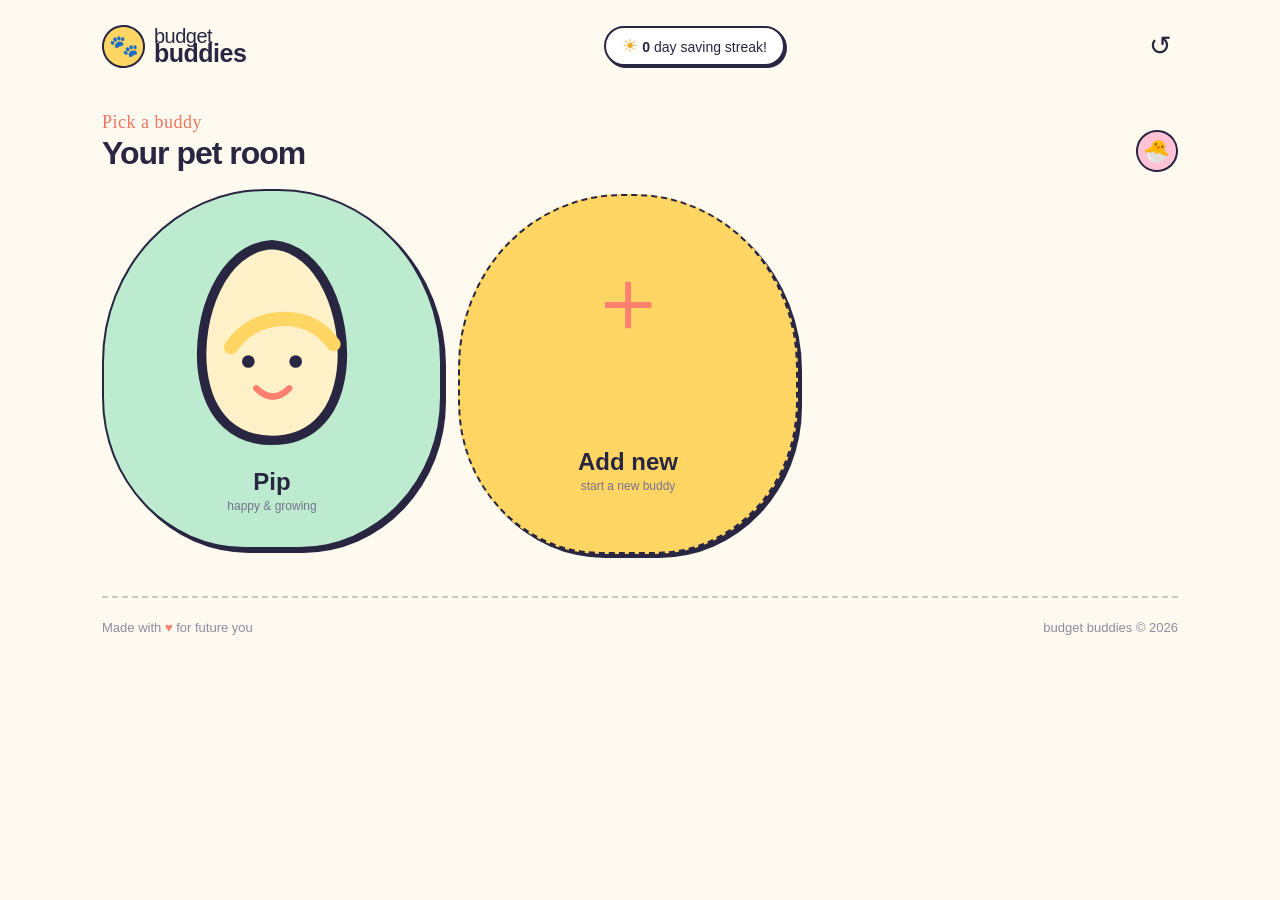
==== projects/budget-buddies/index.html @ 9e39ed6c "Add Budget Buddies project" ====
<!doctype html>
<html lang="en">
<head>
  <meta charset="UTF-8" />
  <meta name="viewport" content="width=device-width, initial-scale=1.0" />
  <title>Budget Buddies — Save. Grow. Repeat.</title>
  <link rel="stylesheet" href="styles.css" />
</head>
<body>
  <div class="page-wrap">
    <header class="topbar">
      <a class="brand" href="#top" aria-label="Budget Buddies home">
        <span class="brand-mark">🐾</span>
        <span>budget<br><strong>buddies</strong></span>
      </a>
      <div class="streak"><span class="sun">☀</span> <b id="streakCount">0</b> day saving streak!</div>
      <button class="icon-button" id="resetButton" title="Reset progress" aria-label="Reset progress">↺</button>
    </header>

    <main id="top">
      <section class="lobby-section" id="lobbyScreen"><div class="section-heading"><div><span class="eyebrow">Pick a buddy</span><h2>Your pet room</h2></div><span class="heart-badge">🐣</span></div><div class="pet-lobby" id="petLobby"></div></section>
      <div id="buddyScreen" hidden>
      <button class="back-button" id="backToLobby">← Back to pet room</button>
      <section class="hero">
        <div class="hero-copy">
          <span class="eyebrow">A tiny goal can grow big things</span>
          <h1>Save a little.<br /><span>Grow a lot.</span></h1>
          <p>Your money-saving buddy grows alongside your savings. No spreadsheets. Just small steps, happy dances, and a pet who believes in you.</p>
          <a class="primary-button" href="#progress">Check on my buddy <span>→</span></a>
        </div>
        <div class="hero-doodle" aria-hidden="true">
          <span class="scribble scribble-1">✦</span><span class="scribble scribble-2">♡</span>
          <div class="cloud cloud-a"></div><div class="cloud cloud-b"></div>
          <div class="rainbow"><i></i><i></i><i></i><i></i></div>
          <img class="hero-pet" src="assets/pet-happy.svg" alt="A happy hand-drawn pet" />
          <span class="speech">You got this!</span>
        </div>
      </section>

      <section class="dashboard" id="progress">
        <div class="section-heading"><div><span class="eyebrow">Today with your buddy</span><h2>Look how far we’ve come!</h2></div><span class="heart-badge">♥</span></div>
        <div class="dashboard-grid">
          <article class="card pet-card">
            <div class="card-label">Your buddy</div>
            <div class="pet-scene"><span class="sparkle s1">✦</span><span class="sparkle s2">✧</span><img class="pet-emoji" id="petEmoji" src="assets/pet-happy.svg" alt="Your hand-drawn pet" /><div class="ground"></div></div>
            <h3 id="petName">Pip</h3><p id="petCaption">Your tiny buddy is just getting started!</p>
            <div class="level-row"><span id="levelText">Level 1</span><span id="nextLevelText">Next: 25%</span></div><div class="mini-progress"><i id="levelProgress"></i></div>
          </article>

          <article class="card savings-card">
            <div class="card-label">My savings goal</div>
            <div class="amount-row"><span class="currency">$</span><input id="savedInput" type="number" step="1" value="125" aria-label="Amount saved" /><span class="goal-total">/ $<span id="goalTotal">500</span></span></div>
            <div class="big-progress"><i id="mainProgress"></i><span id="progressLabel">25%</span></div>
            <div class="savings-meta"><span>Saved so far</span><strong id="savedLabel">$125</strong><span>Goal</span><strong>$<span id="goalLabel">500</span></strong></div>
            <div class="saving-note"><span>💡</span> Every little bit helps your buddy grow!</div>
            <div class="deadline-readout"><span>⏰</span> <span id="deadlineText">No deadline set</span></div>
          </article>
        </div>
      </section>

      <section class="actions-section">
        <div class="section-heading"><div><span class="eyebrow">Tiny steps, big magic</span><h2>Add to your nest egg</h2></div><span class="doodle-arrow">↘</span></div>
        <div class="actions-grid">
          <div class="quick-add card"><div class="action-hint">Money in <span>helps Pip feel full</span></div><label class="reason-input"><span>✎</span><input id="reasonInput" maxlength="60" placeholder="What did you do? e.g. did the dishes" /></label><button data-add="5">+$5</button><button data-add="10">+$10</button><button data-add="25">+$25</button><button data-add="50">+$50</button><div class="action-hint spend-hint">Money out <span>makes Pip hungry</span></div><button class="spend-button" data-add="-5">−$5</button><button class="spend-button" data-add="-10">−$10</button><button class="spend-button" data-add="-25">−$25</button><button class="spend-button" data-add="-50">−$50</button><label class="custom-add"><span>$</span><input id="customAmount" type="number" step="1" placeholder="Other amount (+ or −)" /><button id="customAddButton">Apply</button></label></div>
          <div class="goal-editor card"><label for="petNameInput">My buddy’s name is...</label><div class="goal-line"><span>🐾</span><input id="petNameInput" value="Pip" maxlength="18" /></div><label for="goalInput">I’m saving for...</label><div class="goal-line"><span>✎</span><input id="goalInput" value="A new bike" maxlength="28" /></div><label for="goalAmountInput">My goal is</label><div class="goal-line"><span>$</span><input id="goalAmountInput" type="number" min="1" step="1" value="500" /></div><label for="deadlineInput">I want it by</label><div class="goal-line"><span>⏰</span><input id="deadlineInput" type="date" /></div><button id="saveGoal" class="small-button">Save goal</button></div>
        </div>
        <div class="activity-card card"><div class="card-label">Savings history</div><p id="emptyActivity">Your first money story will appear here.</p><ul id="activityList"></ul><button class="history-toggle" id="historyToggle" hidden>Show more</button></div>
        <div class="grounding-note"><span>🎨</span><span>Draw your dreams, save your beans!</span><span class="line-doodle">〰〰〰</span></div>
      </section>
      </div>
    </main>
    <footer><span>Made with <b>♥</b> for future you</span><span>budget buddies © 2026</span></footer>
  </div>
  <div class="modal-backdrop" id="hungerModal" hidden><div class="modal-card"><button class="modal-close" id="closeHunger" aria-label="Close">×</button><img class="modal-pet" src="assets/pet-hungry.svg" alt="Hungry hand-drawn pet" /><h2><span id="modalPetName">Pip</span> is hungry!</h2><p>Earn money to feed them and keep your buddy happy.</p><button class="primary-button" id="feedButton">I’ll feed them <span>→</span></button></div></div>
  <div class="celebration" id="celebration" hidden><div class="celebration-card"><div>🎉 🐾 🎉</div><h2>Goal reached!</h2><p><span id="celebrationPet">Pip</span> grew all the way up with you!</p><button class="small-button" id="closeCelebration">Keep going</button></div></div>
  <div class="condition-modal" id="conditionModal" hidden><div class="condition-card"><button class="modal-close" id="closeCondition" aria-label="Close">×</button><img class="condition-pet" id="conditionPet" src="assets/pet-hungry.svg" alt="Pet condition illustration" /><h2 id="conditionTitle">Pip is starving</h2><p id="conditionMessage">Save some money to take care of your buddy.</p><button class="primary-button" id="visitPet">Visit buddy <span>→</span></button></div></div>
  <script src="script.js"></script>
</body>
</html>
---- projects/budget-buddies/styles.css ----
:root{--ink:#292642;--muted:#77728e;--cream:#fffaf0;--yellow:#ffd663;--coral:#ff806f;--mint:#bdebcf;--lavender:#d9d4ff;--pink:#ffc3d5;--border:#292642;--shadow:5px 5px 0 var(--ink)}
*{box-sizing:border-box}html{scroll-behavior:smooth}body{margin:0;background:var(--cream);color:var(--ink);font-family:'Baloo 2','Trebuchet MS',sans-serif}.page-wrap{max-width:1160px;margin:auto;padding:0 42px}.topbar{height:92px;display:flex;align-items:center;justify-content:space-between}.brand{display:flex;align-items:center;gap:9px;text-decoration:none;color:var(--ink);font-size:20px;line-height:.76;letter-spacing:-.5px}.brand strong{font-size:25px}.brand-mark{display:grid;place-items:center;background:var(--yellow);border:2px solid var(--ink);border-radius:50%;width:43px;height:43px;font-size:23px;transform:rotate(-9deg)}.streak{background:#fff;border:2px solid var(--ink);border-radius:30px;padding:7px 16px;font-size:14px;box-shadow:2px 2px 0 var(--ink)}.sun{color:#efaa31;font-size:18px}.icon-button{background:none;border:0;font-size:27px;color:var(--ink);cursor:pointer}.hero{min-height:420px;display:grid;grid-template-columns:1.05fr .95fr;align-items:center;gap:30px;padding:42px 0 55px}.eyebrow{font-family:'Patrick Hand',cursive;font-size:18px;letter-spacing:.5px;color:#ed765e;display:block}.hero h1{font-size:64px;line-height:.9;letter-spacing:-3px;margin:12px 0 24px}.hero h1 span{color:#ee7665;position:relative}.hero h1 span:after{content:'';position:absolute;left:3px;right:-6px;bottom:-5px;border-bottom:4px solid var(--yellow);transform:rotate(-2deg)}.hero p{max-width:475px;font-size:18px;line-height:1.45;color:var(--muted);margin:0 0 27px}.primary-button,.small-button{display:inline-flex;align-items:center;gap:24px;background:var(--ink);color:white;text-decoration:none;border-radius:12px;padding:13px 18px;font-weight:700;font-size:16px;box-shadow:4px 4px 0 var(--coral);transition:.2s}.primary-button:hover,.small-button:hover{transform:translate(2px,2px);box-shadow:2px 2px 0 var(--coral)}.primary-button span{font-size:22px}.hero-doodle{height:330px;position:relative;background:var(--mint);border:3px solid var(--ink);border-radius:48% 52% 44% 56% / 53% 47% 55% 45%;overflow:hidden;transform:rotate(2deg);box-shadow:8px 8px 0 var(--ink)}.hero-pet{font-size:145px;position:absolute;left:34%;bottom:38px;filter:drop-shadow(3px 4px 0 #292642)}.speech{position:absolute;top:42px;right:24px;background:#fff;padding:12px 19px;border:3px solid var(--ink);border-radius:50%;font-family:'Patrick Hand';font-size:20px;transform:rotate(7deg)}.speech:after{content:'';position:absolute;bottom:-15px;left:25px;border:9px solid transparent;border-top-color:var(--ink);transform:rotate(20deg)}.scribble{position:absolute;font-size:32px;color:#ed7665}.scribble-1{top:44px;left:22%}.scribble-2{bottom:75px;right:17%;font-size:45px}.cloud{position:absolute;background:#fff;border-radius:50%;opacity:.8}.cloud-a{width:120px;height:30px;top:100px;left:-20px}.cloud-b{width:90px;height:24px;top:150px;right:-15px}.rainbow{position:absolute;left:8%;bottom:-35px;width:160px;height:110px;border:13px solid #ef7665;border-bottom:0;border-radius:120px 120px 0 0;transform:rotate(-5deg)}.rainbow i{position:absolute;inset:10px;border:10px solid #ffd663;border-bottom:0;border-radius:110px 110px 0 0}.rainbow i:nth-child(2){inset:20px;border-color:#9abdf1}.rainbow i:nth-child(3){inset:30px;border-color:#c898da}.rainbow i:nth-child(4){inset:40px;border-color:var(--mint)}h2{font-size:32px;margin:2px 0 0;letter-spacing:-1px}.section-heading{display:flex;align-items:end;justify-content:space-between;margin-bottom:22px}.heart-badge{display:grid;place-items:center;background:var(--pink);border:2px solid var(--ink);width:42px;height:42px;border-radius:50%;font-size:22px;transform:rotate(10deg)}.dashboard{padding:13px 0 65px}.dashboard-grid{display:grid;grid-template-columns:.8fr 1.2fr;gap:22px}.card{border:2px solid var(--ink);border-radius:18px;background:#fff;box-shadow:var(--shadow);padding:25px}.card-label{font-family:'Patrick Hand';color:var(--muted);font-size:18px}.pet-card{background:var(--lavender);text-align:center}.pet-scene{height:145px;position:relative}.pet-emoji{font-size:87px;position:relative;z-index:1;padding-top:28px}.ground{position:absolute;bottom:9px;left:12%;right:12%;border-bottom:5px solid var(--ink);border-radius:50%}.sparkle{position:absolute;color:#ed7665;font-size:25px}.s1{left:18%;top:37px}.s2{right:16%;top:55px}.pet-card h3{font-size:29px;margin:0}.pet-card p{color:var(--muted);margin:0 0 16px}.level-row{display:flex;justify-content:space-between;font-size:13px;font-weight:700}.mini-progress,.big-progress{height:13px;background:#e9e6eb;border:2px solid var(--ink);border-radius:20px;overflow:hidden}.mini-progress i,.big-progress i{display:block;height:100%;width:25%;background:var(--coral);border-radius:20px;transition:.4s}.savings-card{background:#fff}.amount-row{display:flex;align-items:baseline;margin:16px 0 15px}.currency{font-size:36px;font-weight:700;color:var(--coral)}#savedInput{border:0;outline:0;font:700 55px 'Baloo 2';color:var(--ink);width:160px;background:transparent}.goal-total{font-size:20px;color:var(--muted)}.big-progress{height:21px}.big-progress i{background:var(--coral)}.big-progress span{position:relative;display:block;text-align:right;top:-20px;font-size:12px;padding-right:7px}.savings-meta{display:grid;grid-template-columns:1fr auto;gap:2px 15px;margin-top:15px;color:var(--muted);font-size:14px}.savings-meta strong{color:var(--ink);font-size:19px;grid-column:2;grid-row:1}.savings-meta strong:last-child{grid-row:2}.saving-note{background:var(--yellow);border-radius:10px;padding:10px 13px;margin-top:20px;font-size:14px}.saving-note span{font-size:20px;margin-right:5px}.actions-section{padding-bottom:55px}.actions-grid{display:grid;grid-template-columns:1.2fr .8fr;gap:22px}.quick-add{display:grid;grid-template-columns:repeat(4,1fr);gap:10px;align-items:center;background:var(--pink)}.quick-add>button{font:700 17px 'Baloo 2';color:var(--ink);background:#fff;border:2px solid var(--ink);border-radius:10px;padding:10px;cursor:pointer;box-shadow:2px 2px 0 var(--ink)}.quick-add>button:active{transform:translate(2px,2px);box-shadow:none}.custom-add{grid-column:1/-1;display:flex;align-items:center;background:#fff;border:2px solid var(--ink);border-radius:10px;padding-left:10px}.custom-add span{font-size:19px}.custom-add input,.goal-line input{border:0;outline:0;background:transparent;font:16px 'Baloo 2';padding:10px;width:100%}.custom-add button{background:var(--ink);color:#fff;border:0;border-radius:7px;margin:3px;padding:6px 12px;font:700 14px 'Baloo 2';cursor:pointer}.goal-editor{background:var(--yellow)}.goal-editor label{font-family:'Patrick Hand';font-size:20px}.goal-line{display:flex;border-bottom:2px solid var(--ink);align-items:center;margin:8px 0 14px}.goal-line span{font-size:20px}.small-button{border:0;font-size:13px;padding:8px 14px;box-shadow:3px 3px 0 var(--coral);cursor:pointer}.grounding-note{display:flex;align-items:center;justify-content:center;gap:14px;font-family:'Patrick Hand';font-size:19px;color:#706b86;margin-top:34px}.grounding-note span:first-child{font-size:28px}.line-doodle{color:var(--coral);font-size:26px}footer{border-top:2px dashed #cbc4c1;padding:22px 0 28px;display:flex;justify-content:space-between;color:#91899f;font-size:13px}footer b{color:var(--coral)}
@media(max-width:760px){.page-wrap{padding:0 20px}.topbar{height:78px}.streak{font-size:12px;padding:6px 9px}.hero{grid-template-columns:1fr;padding-top:28px}.hero h1{font-size:52px}.hero-doodle{height:250px}.dashboard-grid,.actions-grid{grid-template-columns:1fr}.dashboard{padding-bottom:45px}.quick-add{grid-template-columns:repeat(2,1fr)}h2{font-size:27px}.section-heading{align-items:center}.amount-row #savedInput{font-size:45px;width:140px}footer{flex-direction:column;gap:8px}.hero-copy{order:1}.hero-doodle{order:0}.brand{font-size:16px}.brand strong{font-size:20px}}
.action-hint{grid-column:1/-1;font-family:'Patrick Hand','Comic Sans MS',cursive;font-size:17px;color:var(--ink);margin-top:-5px}.action-hint span{color:#5b5672;font-size:14px}.spend-hint{margin-top:8px}.spend-button{color:#9a3d55!important;background:#fff2f4!important}
.reason-input{grid-column:1/-1;display:flex;align-items:center;gap:7px;background:#fff;border:2px solid var(--ink);border-radius:10px;padding:0 10px}.reason-input input{width:100%;border:0;outline:0;background:transparent;font:16px 'Baloo 2';padding:10px}.deadline-readout{margin-top:15px;padding:8px 10px;border-radius:9px;background:var(--lavender);font-size:14px}.activity-card{margin-top:25px;background:#fffdf8}.activity-card p{color:var(--muted);margin-bottom:0}.activity-card ul{margin:10px 0 0;padding-left:20px;color:var(--ink)}.activity-card li{margin:4px 0}.activity-card li::marker{color:var(--coral)}
.big-progress{position:relative}.big-progress span{position:absolute!important;inset:0;text-align:center!important;padding:0!important;top:0!important;line-height:17px;z-index:2}
.history-toggle{margin-top:14px;background:var(--lavender);border:2px solid var(--ink);border-radius:9px;padding:7px 13px;color:var(--ink);font:700 14px 'Baloo 2';cursor:pointer;box-shadow:2px 2px 0 var(--ink)}
.hero-pet{width:160px;font-size:0}.pet-emoji{width:105px;height:105px;object-fit:contain;font-size:0}.modal-pet,.condition-pet{display:block;width:120px;height:100px;object-fit:contain;margin:0 auto}.egg-art{display:block;width:64px;height:72px;object-fit:contain;margin:0 auto 8px}.add-mark{font-size:49px!important;height:60px!important;color:var(--coral)}
.back-button{margin-top:28px;background:#fff;border:2px solid var(--ink);border-radius:10px;padding:8px 14px;color:var(--ink);font:700 15px 'Baloo 2';cursor:pointer;box-shadow:3px 3px 0 var(--ink)}
.lobby-egg{flex:1 1 260px;max-width:340px;height:360px;min-height:360px;padding:34px 22px;border-width:3px;border-radius:50% 50% 46% 46% / 43% 43% 57% 57%}.egg-art{width:190px;height:235px}.lobby-egg strong{font-size:24px}.lobby-egg small{font-size:15px}.add-mark{font-size:90px!important;height:185px!important}
@media(max-width:760px){.lobby-egg{flex-basis:100%;max-width:none;height:320px;min-height:320px}.egg-art{width:165px;height:205px}}
.lobby-section{padding:20px 0 42px}.pet-lobby{display:flex;gap:16px;flex-wrap:wrap}.lobby-egg{width:145px;min-height:150px;background:#fff;border:2px solid var(--ink);border-radius:48% 48% 42% 42%;box-shadow:4px 4px 0 var(--ink);padding:15px 10px;cursor:pointer;color:var(--ink);font-family:inherit;transition:.2s}.lobby-egg:hover,.lobby-egg.selected{transform:translateY(-5px);background:var(--mint)}.lobby-egg.add-egg{background:var(--yellow);border-style:dashed}.egg-art{display:block;font-size:49px;line-height:1;margin-bottom:8px}.lobby-egg strong,.lobby-egg small{display:block}.lobby-egg small{color:var(--muted);font-size:12px;margin-top:3px}.condition-modal{position:fixed;inset:0;z-index:11;display:grid;place-items:center;background:rgba(41,38,66,.42);padding:20px}.condition-modal[hidden]{display:none}.condition-card{position:relative;width:min(390px,100%);background:var(--cream);border:3px solid var(--ink);border-radius:24px;box-shadow:8px 8px 0 var(--ink);padding:32px;text-align:center}.condition-pet{font-size:78px}.condition-card h2{margin:6px 0;font-size:32px}.condition-card p{color:var(--muted);font-size:17px}
.modal-backdrop,.celebration{position:fixed;inset:0;z-index:10;display:grid;place-items:center;background:rgba(41,38,66,.42);padding:20px}.modal-backdrop[hidden],.celebration[hidden]{display:none}.modal-card,.celebration-card{position:relative;width:min(390px,100%);background:var(--cream);border:3px solid var(--ink);border-radius:24px;box-shadow:8px 8px 0 var(--ink);padding:32px;text-align:center}.modal-pet{font-size:78px}.modal-card h2,.celebration-card h2{margin:6px 0;font-size:34px}.modal-card p,.celebration-card p{color:var(--muted);font-size:17px}.modal-close{position:absolute;right:14px;top:10px;background:none;border:0;font-size:28px;color:var(--ink);cursor:pointer}.celebration-card{background:var(--yellow);animation:pop .35s ease-out}.celebration-card>div{font-size:40px}@keyframes pop{from{transform:scale(.7) rotate(-4deg);opacity:0}to{transform:scale(1) rotate(0);opacity:1}}
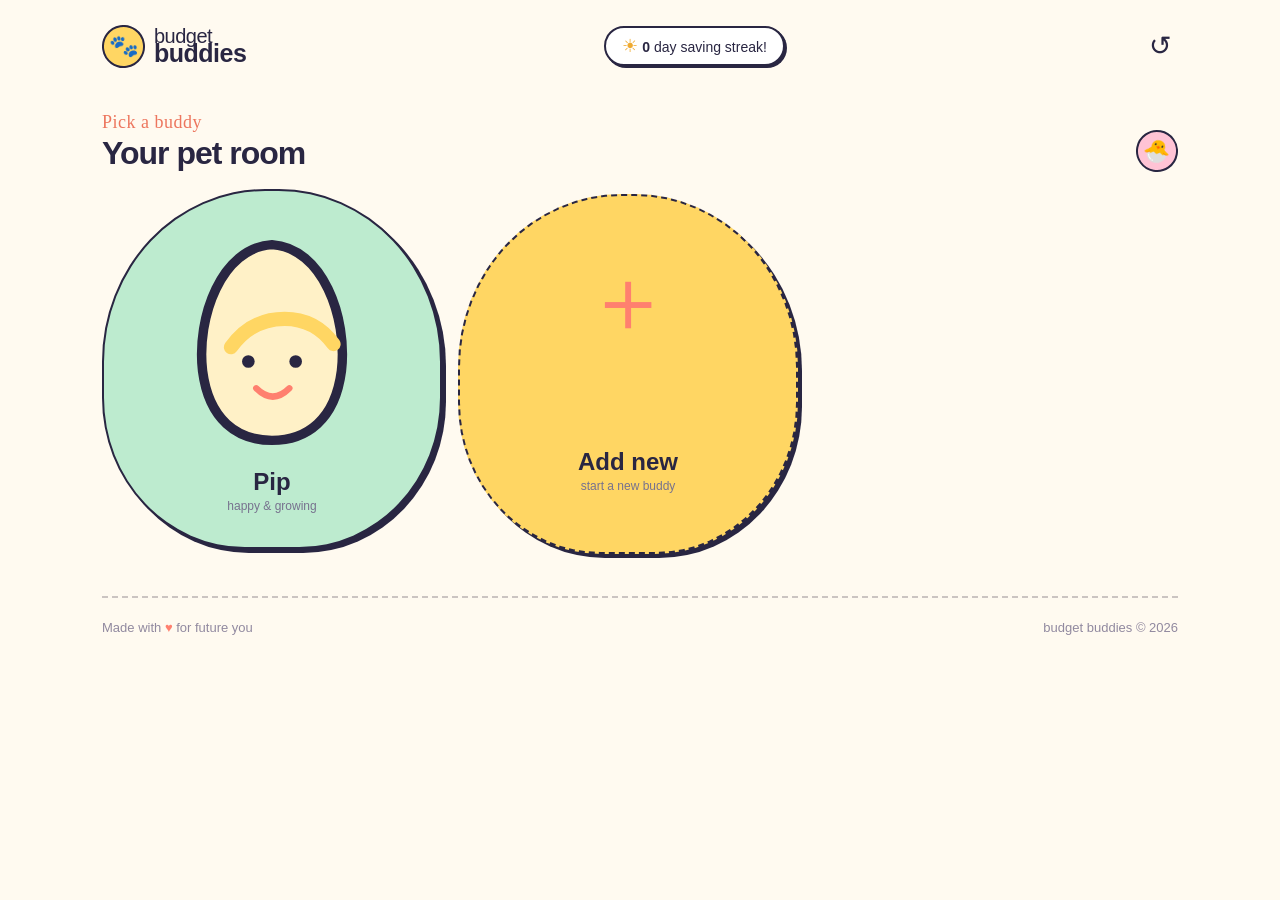
==== commit f5eecfb2: "Add delete buddy option" ====
--- a/projects/budget-buddies/index.html
+++ b/projects/budget-buddies/index.html
@@ -62,7 +62,7 @@
         <div class="section-heading"><div><span class="eyebrow">Tiny steps, big magic</span><h2>Add to your nest egg</h2></div><span class="doodle-arrow">↘</span></div>
         <div class="actions-grid">
           <div class="quick-add card"><div class="action-hint">Money in <span>helps Pip feel full</span></div><label class="reason-input"><span>✎</span><input id="reasonInput" maxlength="60" placeholder="What did you do? e.g. did the dishes" /></label><button data-add="5">+$5</button><button data-add="10">+$10</button><button data-add="25">+$25</button><button data-add="50">+$50</button><div class="action-hint spend-hint">Money out <span>makes Pip hungry</span></div><button class="spend-button" data-add="-5">−$5</button><button class="spend-button" data-add="-10">−$10</button><button class="spend-button" data-add="-25">−$25</button><button class="spend-button" data-add="-50">−$50</button><label class="custom-add"><span>$</span><input id="customAmount" type="number" step="1" placeholder="Other amount (+ or −)" /><button id="customAddButton">Apply</button></label></div>
-          <div class="goal-editor card"><label for="petNameInput">My buddy’s name is...</label><div class="goal-line"><span>🐾</span><input id="petNameInput" value="Pip" maxlength="18" /></div><label for="goalInput">I’m saving for...</label><div class="goal-line"><span>✎</span><input id="goalInput" value="A new bike" maxlength="28" /></div><label for="goalAmountInput">My goal is</label><div class="goal-line"><span>$</span><input id="goalAmountInput" type="number" min="1" step="1" value="500" /></div><label for="deadlineInput">I want it by</label><div class="goal-line"><span>⏰</span><input id="deadlineInput" type="date" /></div><button id="saveGoal" class="small-button">Save goal</button></div>
+          <div class="goal-editor card"><label for="petNameInput">My buddy’s name is...</label><div class="goal-line"><span>🐾</span><input id="petNameInput" value="Pip" maxlength="18" /></div><label for="goalInput">I’m saving for...</label><div class="goal-line"><span>✎</span><input id="goalInput" value="A new bike" maxlength="28" /></div><label for="goalAmountInput">My goal is</label><div class="goal-line"><span>$</span><input id="goalAmountInput" type="number" min="1" step="1" value="500" /></div><label for="deadlineInput">I want it by</label><div class="goal-line"><span>⏰</span><input id="deadlineInput" type="date" /></div><button id="saveGoal" class="small-button">Save goal</button><button id="deleteBuddy" class="delete-button">Delete buddy</button></div>
         </div>
         <div class="activity-card card"><div class="card-label">Savings history</div><p id="emptyActivity">Your first money story will appear here.</p><ul id="activityList"></ul><button class="history-toggle" id="historyToggle" hidden>Show more</button></div>
         <div class="grounding-note"><span>🎨</span><span>Draw your dreams, save your beans!</span><span class="line-doodle">〰〰〰</span></div>
--- a/projects/budget-buddies/styles.css
+++ b/projects/budget-buddies/styles.css
@@ -7,6 +7,7 @@
 .history-toggle{margin-top:14px;background:var(--lavender);border:2px solid var(--ink);border-radius:9px;padding:7px 13px;color:var(--ink);font:700 14px 'Baloo 2';cursor:pointer;box-shadow:2px 2px 0 var(--ink)}
 .hero-pet{width:160px;font-size:0}.pet-emoji{width:105px;height:105px;object-fit:contain;font-size:0}.modal-pet,.condition-pet{display:block;width:120px;height:100px;object-fit:contain;margin:0 auto}.egg-art{display:block;width:64px;height:72px;object-fit:contain;margin:0 auto 8px}.add-mark{font-size:49px!important;height:60px!important;color:var(--coral)}
 .back-button{margin-top:28px;background:#fff;border:2px solid var(--ink);border-radius:10px;padding:8px 14px;color:var(--ink);font:700 15px 'Baloo 2';cursor:pointer;box-shadow:3px 3px 0 var(--ink)}
+.delete-button{display:block;margin-top:16px;background:#fff0f2;border:2px solid #b44d63;border-radius:10px;padding:8px 14px;color:#9a3d55;font:700 13px 'Baloo 2';cursor:pointer}
 .lobby-egg{flex:1 1 260px;max-width:340px;height:360px;min-height:360px;padding:34px 22px;border-width:3px;border-radius:50% 50% 46% 46% / 43% 43% 57% 57%}.egg-art{width:190px;height:235px}.lobby-egg strong{font-size:24px}.lobby-egg small{font-size:15px}.add-mark{font-size:90px!important;height:185px!important}
 @media(max-width:760px){.lobby-egg{flex-basis:100%;max-width:none;height:320px;min-height:320px}.egg-art{width:165px;height:205px}}
 .lobby-section{padding:20px 0 42px}.pet-lobby{display:flex;gap:16px;flex-wrap:wrap}.lobby-egg{width:145px;min-height:150px;background:#fff;border:2px solid var(--ink);border-radius:48% 48% 42% 42%;box-shadow:4px 4px 0 var(--ink);padding:15px 10px;cursor:pointer;color:var(--ink);font-family:inherit;transition:.2s}.lobby-egg:hover,.lobby-egg.selected{transform:translateY(-5px);background:var(--mint)}.lobby-egg.add-egg{background:var(--yellow);border-style:dashed}.egg-art{display:block;font-size:49px;line-height:1;margin-bottom:8px}.lobby-egg strong,.lobby-egg small{display:block}.lobby-egg small{color:var(--muted);font-size:12px;margin-top:3px}.condition-modal{position:fixed;inset:0;z-index:11;display:grid;place-items:center;background:rgba(41,38,66,.42);padding:20px}.condition-modal[hidden]{display:none}.condition-card{position:relative;width:min(390px,100%);background:var(--cream);border:3px solid var(--ink);border-radius:24px;box-shadow:8px 8px 0 var(--ink);padding:32px;text-align:center}.condition-pet{font-size:78px}.condition-card h2{margin:6px 0;font-size:32px}.condition-card p{color:var(--muted);font-size:17px}
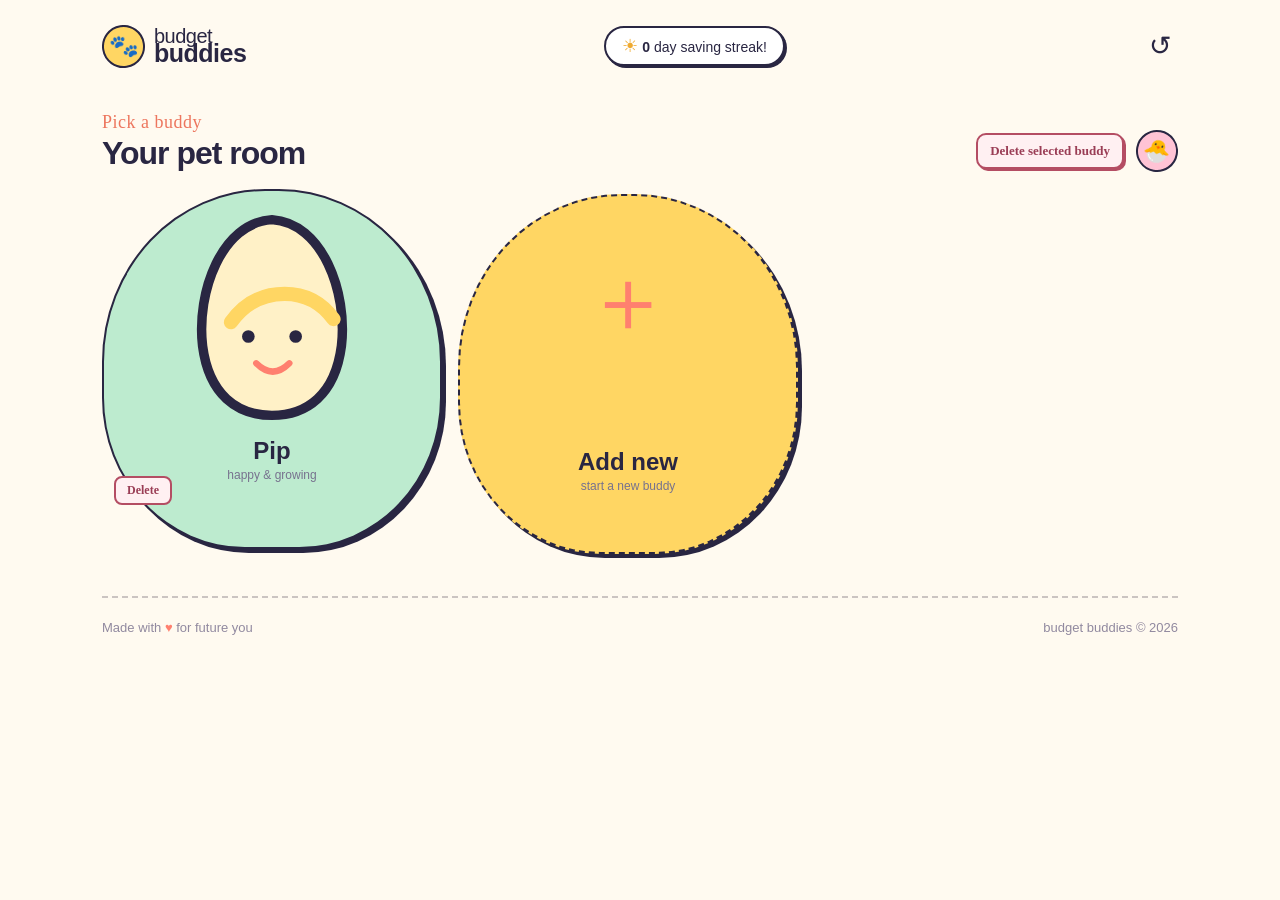
==== commit 3e0358ea: "Fix lobby buddy deletion" ====
--- a/projects/budget-buddies/index.html
+++ b/projects/budget-buddies/index.html
@@ -18,7 +18,7 @@
     </header>
 
     <main id="top">
-      <section class="lobby-section" id="lobbyScreen"><div class="section-heading"><div><span class="eyebrow">Pick a buddy</span><h2>Your pet room</h2></div><span class="heart-badge">🐣</span></div><div class="pet-lobby" id="petLobby"></div></section>
+      <section class="lobby-section" id="lobbyScreen"><div class="section-heading"><div><span class="eyebrow">Pick a buddy</span><h2>Your pet room</h2></div><div class="lobby-actions"><button class="lobby-delete-main" id="deleteFromLobby">Delete selected buddy</button><span class="heart-badge">🐣</span></div></div><div class="pet-lobby" id="petLobby"></div></section>
       <div id="buddyScreen" hidden>
       <button class="back-button" id="backToLobby">← Back to pet room</button>
       <section class="hero">
--- a/projects/budget-buddies/styles.css
+++ b/projects/budget-buddies/styles.css
@@ -8,7 +8,9 @@
 .hero-pet{width:160px;font-size:0}.pet-emoji{width:105px;height:105px;object-fit:contain;font-size:0}.modal-pet,.condition-pet{display:block;width:120px;height:100px;object-fit:contain;margin:0 auto}.egg-art{display:block;width:64px;height:72px;object-fit:contain;margin:0 auto 8px}.add-mark{font-size:49px!important;height:60px!important;color:var(--coral)}
 .back-button{margin-top:28px;background:#fff;border:2px solid var(--ink);border-radius:10px;padding:8px 14px;color:var(--ink);font:700 15px 'Baloo 2';cursor:pointer;box-shadow:3px 3px 0 var(--ink)}
 .delete-button{display:block;margin-top:16px;background:#fff0f2;border:2px solid #b44d63;border-radius:10px;padding:8px 14px;color:#9a3d55;font:700 13px 'Baloo 2';cursor:pointer}
+.lobby-actions{display:flex;align-items:center;gap:12px}.lobby-delete-main{background:#fff0f2;border:2px solid #b44d63;border-radius:10px;padding:8px 12px;color:#9a3d55;font:700 13px 'Baloo 2';cursor:pointer;box-shadow:2px 2px 0 #b44d63}.lobby-delete-main:hover{background:#ffdbe3}
 .lobby-egg{flex:1 1 260px;max-width:340px;height:360px;min-height:360px;padding:34px 22px;border-width:3px;border-radius:50% 50% 46% 46% / 43% 43% 57% 57%}.egg-art{width:190px;height:235px}.lobby-egg strong{font-size:24px}.lobby-egg small{font-size:15px}.add-mark{font-size:90px!important;height:185px!important}
+.egg-select{display:flex;flex-direction:column;align-items:center;width:100%;height:270px;background:transparent;border:0;color:var(--ink);font:inherit;cursor:pointer}.lobby-delete{background:#fff0f2;border:2px solid #b44d63;border-radius:8px;padding:5px 11px;color:#9a3d55;font:700 12px 'Baloo 2';cursor:pointer}.lobby-delete:hover{background:#ffdbe3}
 @media(max-width:760px){.lobby-egg{flex-basis:100%;max-width:none;height:320px;min-height:320px}.egg-art{width:165px;height:205px}}
 .lobby-section{padding:20px 0 42px}.pet-lobby{display:flex;gap:16px;flex-wrap:wrap}.lobby-egg{width:145px;min-height:150px;background:#fff;border:2px solid var(--ink);border-radius:48% 48% 42% 42%;box-shadow:4px 4px 0 var(--ink);padding:15px 10px;cursor:pointer;color:var(--ink);font-family:inherit;transition:.2s}.lobby-egg:hover,.lobby-egg.selected{transform:translateY(-5px);background:var(--mint)}.lobby-egg.add-egg{background:var(--yellow);border-style:dashed}.egg-art{display:block;font-size:49px;line-height:1;margin-bottom:8px}.lobby-egg strong,.lobby-egg small{display:block}.lobby-egg small{color:var(--muted);font-size:12px;margin-top:3px}.condition-modal{position:fixed;inset:0;z-index:11;display:grid;place-items:center;background:rgba(41,38,66,.42);padding:20px}.condition-modal[hidden]{display:none}.condition-card{position:relative;width:min(390px,100%);background:var(--cream);border:3px solid var(--ink);border-radius:24px;box-shadow:8px 8px 0 var(--ink);padding:32px;text-align:center}.condition-pet{font-size:78px}.condition-card h2{margin:6px 0;font-size:32px}.condition-card p{color:var(--muted);font-size:17px}
 .modal-backdrop,.celebration{position:fixed;inset:0;z-index:10;display:grid;place-items:center;background:rgba(41,38,66,.42);padding:20px}.modal-backdrop[hidden],.celebration[hidden]{display:none}.modal-card,.celebration-card{position:relative;width:min(390px,100%);background:var(--cream);border:3px solid var(--ink);border-radius:24px;box-shadow:8px 8px 0 var(--ink);padding:32px;text-align:center}.modal-pet{font-size:78px}.modal-card h2,.celebration-card h2{margin:6px 0;font-size:34px}.modal-card p,.celebration-card p{color:var(--muted);font-size:17px}.modal-close{position:absolute;right:14px;top:10px;background:none;border:0;font-size:28px;color:var(--ink);cursor:pointer}.celebration-card{background:var(--yellow);animation:pop .35s ease-out}.celebration-card>div{font-size:40px}@keyframes pop{from{transform:scale(.7) rotate(-4deg);opacity:0}to{transform:scale(1) rotate(0);opacity:1}}
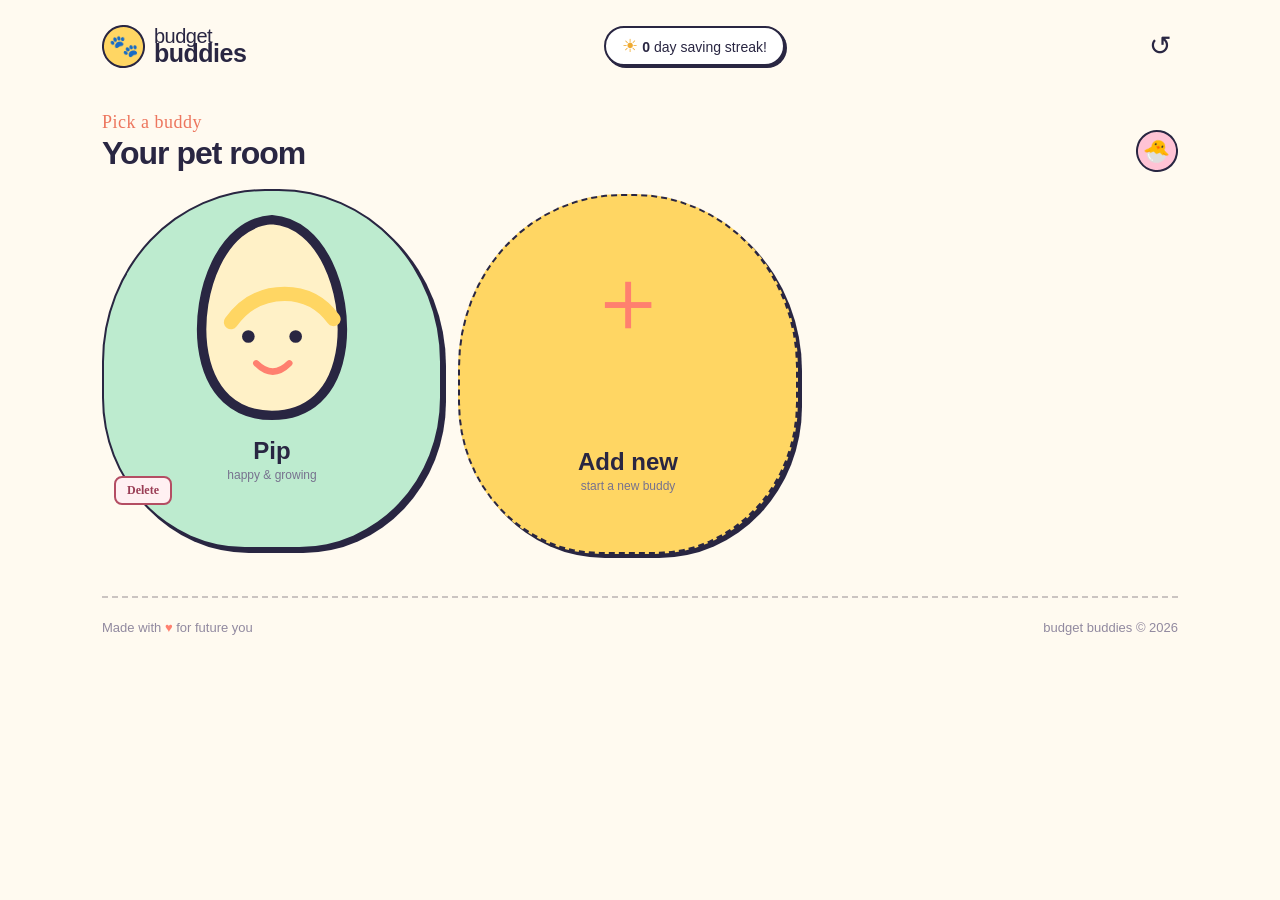
==== commit 7d570022: "Move delete control onto each buddy egg" ====
--- a/projects/budget-buddies/index.html
+++ b/projects/budget-buddies/index.html
@@ -18,7 +18,7 @@
     </header>
 
     <main id="top">
-      <section class="lobby-section" id="lobbyScreen"><div class="section-heading"><div><span class="eyebrow">Pick a buddy</span><h2>Your pet room</h2></div><div class="lobby-actions"><button class="lobby-delete-main" id="deleteFromLobby">Delete selected buddy</button><span class="heart-badge">🐣</span></div></div><div class="pet-lobby" id="petLobby"></div></section>
+      <section class="lobby-section" id="lobbyScreen"><div class="section-heading"><div><span class="eyebrow">Pick a buddy</span><h2>Your pet room</h2></div><span class="heart-badge">🐣</span></div><div class="pet-lobby" id="petLobby"></div></section>
       <div id="buddyScreen" hidden>
       <button class="back-button" id="backToLobby">← Back to pet room</button>
       <section class="hero">
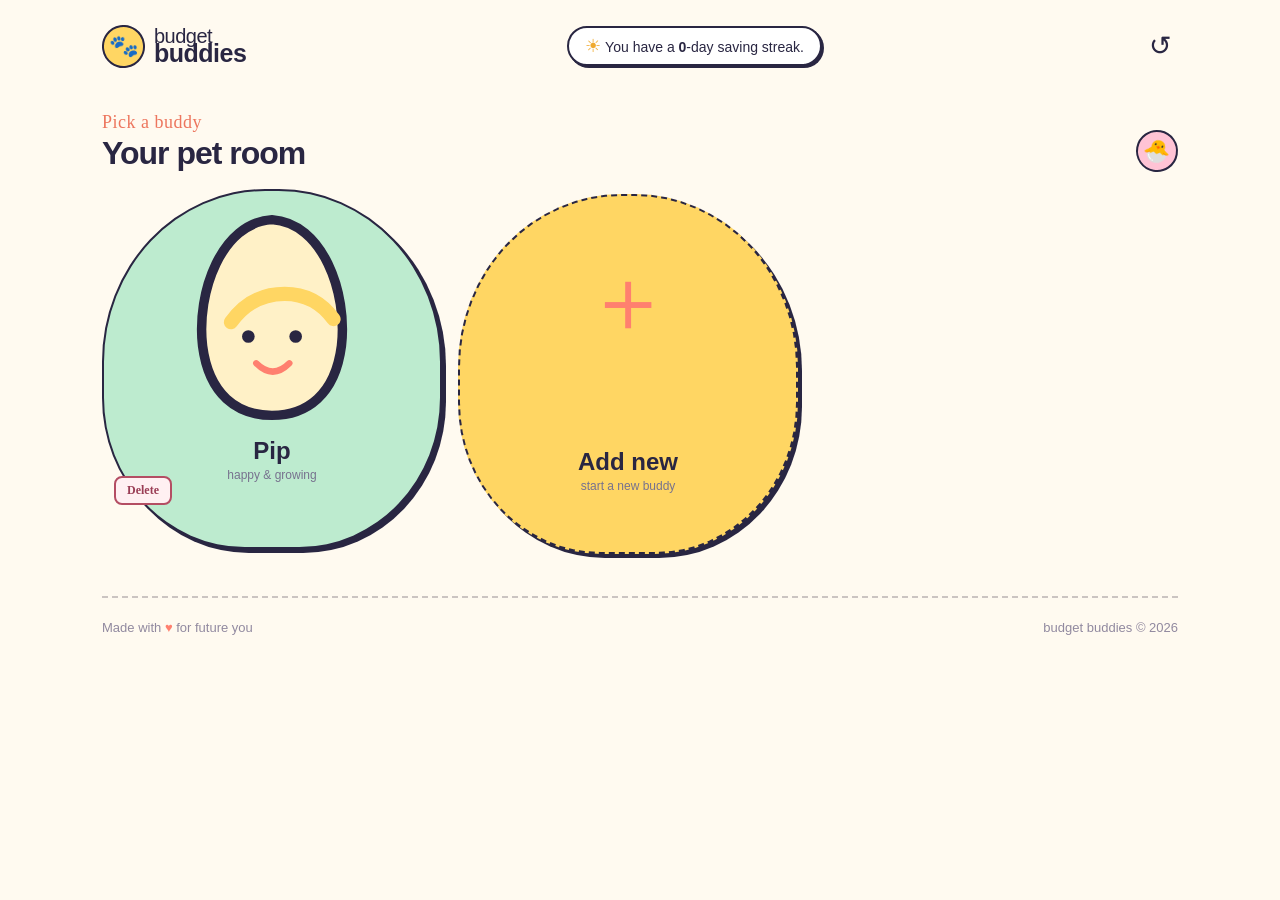
==== commit de22c369: "Refine Budget Buddies copy and states" ====
--- a/projects/budget-buddies/index.html
+++ b/projects/budget-buddies/index.html
@@ -3,7 +3,7 @@
 <head>
   <meta charset="UTF-8" />
   <meta name="viewport" content="width=device-width, initial-scale=1.0" />
-  <title>Budget Buddies — Save. Grow. Repeat.</title>
+  <title>Budget Buddies — Save, grow, and repeat.</title>
   <link rel="stylesheet" href="styles.css" />
 </head>
 <body>
@@ -13,19 +13,19 @@
         <span class="brand-mark">🐾</span>
         <span>budget<br><strong>buddies</strong></span>
       </a>
-      <div class="streak"><span class="sun">☀</span> <b id="streakCount">0</b> day saving streak!</div>
+      <div class="streak"><span class="sun">☀</span> You have a <b id="streakCount">0</b>-day saving streak.</div>
       <button class="icon-button" id="resetButton" title="Reset progress" aria-label="Reset progress">↺</button>
     </header>
 
     <main id="top">
-      <section class="lobby-section" id="lobbyScreen"><div class="section-heading"><div><span class="eyebrow">Pick a buddy</span><h2>Your pet room</h2></div><span class="heart-badge">🐣</span></div><div class="pet-lobby" id="petLobby"></div></section>
+      <section class="lobby-section" id="lobbyScreen"><div class="section-heading"><div><span class="eyebrow">Pick a buddy</span><h2>Your pet room</h2></div><span class="heart-badge">🐣</span></div><div class="pet-lobby" id="petLobby"><div class="lobby-egg lobby-fallback"><img class="egg-art" src="assets/egg.svg" alt="A hand-drawn pet egg"><strong>Pip</strong><small>happy &amp; growing</small></div><button class="lobby-egg add-egg lobby-fallback-add"><span class="egg-art add-mark" aria-hidden="true">＋</span><strong>Add new</strong><small>start a new buddy</small></button></div></section>
       <div id="buddyScreen" hidden>
       <button class="back-button" id="backToLobby">← Back to pet room</button>
       <section class="hero">
         <div class="hero-copy">
           <span class="eyebrow">A tiny goal can grow big things</span>
-          <h1>Save a little.<br /><span>Grow a lot.</span></h1>
-          <p>Your money-saving buddy grows alongside your savings. No spreadsheets. Just small steps, happy dances, and a pet who believes in you.</p>
+          <h1>Save a little,<br /><span>and watch your buddy grow.</span></h1>
+          <p>Your money-saving buddy grows alongside your savings. You can take small steps, celebrate your progress, and enjoy a pet who believes in you.</p>
           <a class="primary-button" href="#progress">Check on my buddy <span>→</span></a>
         </div>
         <div class="hero-doodle" aria-hidden="true">
@@ -59,20 +59,20 @@
       </section>
 
       <section class="actions-section">
-        <div class="section-heading"><div><span class="eyebrow">Tiny steps, big magic</span><h2>Add to your nest egg</h2></div><span class="doodle-arrow">↘</span></div>
+        <div class="section-heading"><div><span class="eyebrow">Small steps can make a difference.</span><h2>Add to your savings.</h2></div><span class="doodle-arrow">↘</span></div>
         <div class="actions-grid">
           <div class="quick-add card"><div class="action-hint">Money in <span>helps Pip feel full</span></div><label class="reason-input"><span>✎</span><input id="reasonInput" maxlength="60" placeholder="What did you do? e.g. did the dishes" /></label><button data-add="5">+$5</button><button data-add="10">+$10</button><button data-add="25">+$25</button><button data-add="50">+$50</button><div class="action-hint spend-hint">Money out <span>makes Pip hungry</span></div><button class="spend-button" data-add="-5">−$5</button><button class="spend-button" data-add="-10">−$10</button><button class="spend-button" data-add="-25">−$25</button><button class="spend-button" data-add="-50">−$50</button><label class="custom-add"><span>$</span><input id="customAmount" type="number" step="1" placeholder="Other amount (+ or −)" /><button id="customAddButton">Apply</button></label></div>
           <div class="goal-editor card"><label for="petNameInput">My buddy’s name is...</label><div class="goal-line"><span>🐾</span><input id="petNameInput" value="Pip" maxlength="18" /></div><label for="goalInput">I’m saving for...</label><div class="goal-line"><span>✎</span><input id="goalInput" value="A new bike" maxlength="28" /></div><label for="goalAmountInput">My goal is</label><div class="goal-line"><span>$</span><input id="goalAmountInput" type="number" min="1" step="1" value="500" /></div><label for="deadlineInput">I want it by</label><div class="goal-line"><span>⏰</span><input id="deadlineInput" type="date" /></div><button id="saveGoal" class="small-button">Save goal</button><button id="deleteBuddy" class="delete-button">Delete buddy</button></div>
         </div>
         <div class="activity-card card"><div class="card-label">Savings history</div><p id="emptyActivity">Your first money story will appear here.</p><ul id="activityList"></ul><button class="history-toggle" id="historyToggle" hidden>Show more</button></div>
-        <div class="grounding-note"><span>🎨</span><span>Draw your dreams, save your beans!</span><span class="line-doodle">〰〰〰</span></div>
+        <div class="grounding-note"><span>🎨</span><span>You can draw your dreams while you save.</span><span class="line-doodle">〰〰〰</span></div>
       </section>
       </div>
     </main>
     <footer><span>Made with <b>♥</b> for future you</span><span>budget buddies © 2026</span></footer>
   </div>
   <div class="modal-backdrop" id="hungerModal" hidden><div class="modal-card"><button class="modal-close" id="closeHunger" aria-label="Close">×</button><img class="modal-pet" src="assets/pet-hungry.svg" alt="Hungry hand-drawn pet" /><h2><span id="modalPetName">Pip</span> is hungry!</h2><p>Earn money to feed them and keep your buddy happy.</p><button class="primary-button" id="feedButton">I’ll feed them <span>→</span></button></div></div>
-  <div class="celebration" id="celebration" hidden><div class="celebration-card"><div>🎉 🐾 🎉</div><h2>Goal reached!</h2><p><span id="celebrationPet">Pip</span> grew all the way up with you!</p><button class="small-button" id="closeCelebration">Keep going</button></div></div>
+  <div class="celebration" id="celebration" hidden><div class="celebration-card"><div>🎉 🐾 🎉</div><h2>You reached your goal.</h2><p><span id="celebrationPet">Pip</span> grew all the way up with you.</p><button class="small-button" id="closeCelebration">Keep saving</button></div></div>
   <div class="condition-modal" id="conditionModal" hidden><div class="condition-card"><button class="modal-close" id="closeCondition" aria-label="Close">×</button><img class="condition-pet" id="conditionPet" src="assets/pet-hungry.svg" alt="Pet condition illustration" /><h2 id="conditionTitle">Pip is starving</h2><p id="conditionMessage">Save some money to take care of your buddy.</p><button class="primary-button" id="visitPet">Visit buddy <span>→</span></button></div></div>
   <script src="script.js"></script>
 </body>
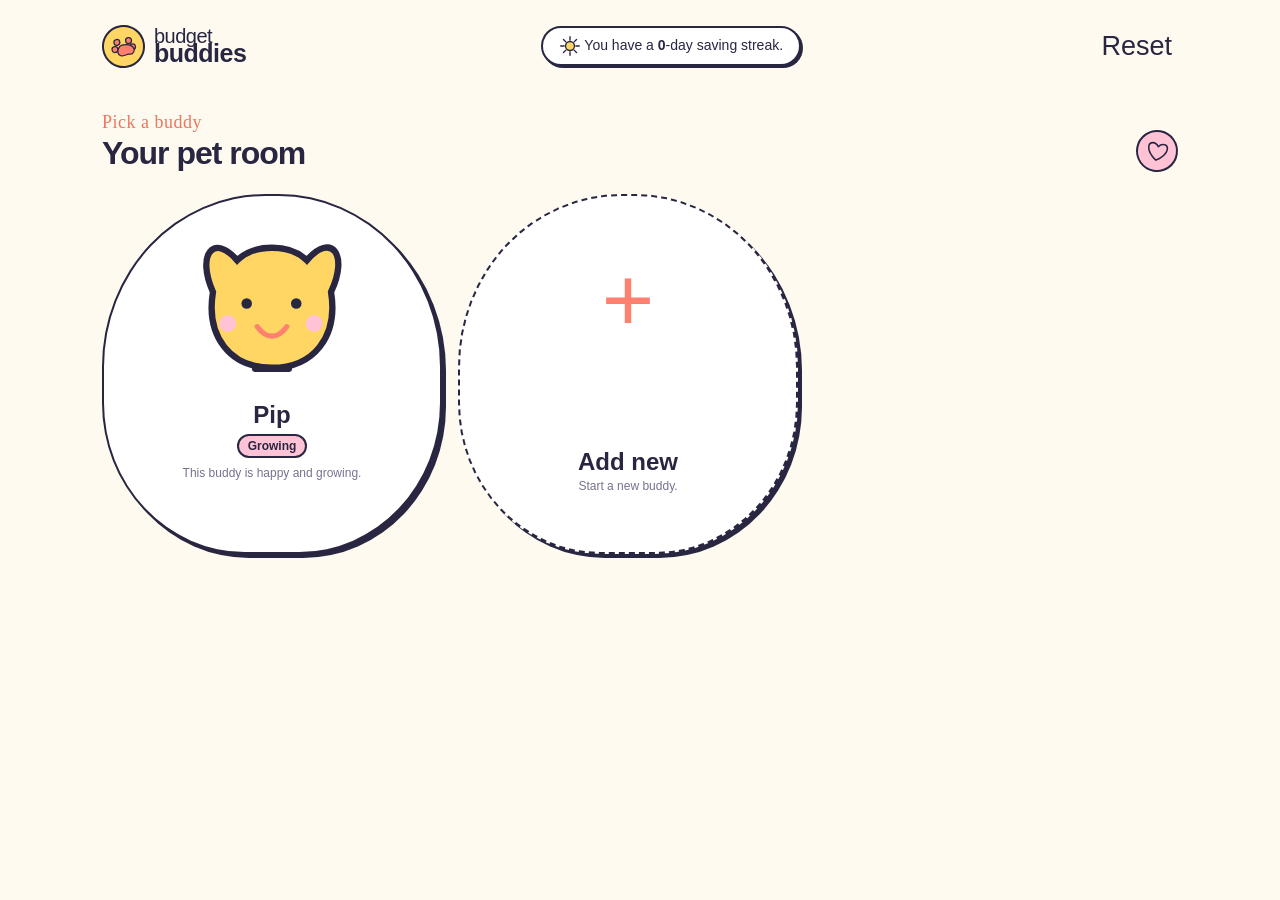
==== commit 712d4104: "Refine Budget Buddies interactions and visuals" ====
--- a/projects/budget-buddies/index.html
+++ b/projects/budget-buddies/index.html
@@ -3,33 +3,32 @@
 <head>
   <meta charset="UTF-8" />
   <meta name="viewport" content="width=device-width, initial-scale=1.0" />
-  <title>Budget Buddies — Save, grow, and repeat.</title>
+  <link rel="icon" href="assets/favicon.svg" type="image/svg+xml" />
+  <title>Budget Buddies - Save, grow, and repeat.</title>
   <link rel="stylesheet" href="styles.css" />
 </head>
 <body>
   <div class="page-wrap">
     <header class="topbar">
       <a class="brand" href="#top" aria-label="Budget Buddies home">
-        <span class="brand-mark">🐾</span>
+        <span class="brand-mark"><img src="assets/icon-paw.svg" alt="" /></span>
         <span>budget<br><strong>buddies</strong></span>
       </a>
-      <div class="streak"><span class="sun">☀</span> You have a <b id="streakCount">0</b>-day saving streak.</div>
-      <button class="icon-button" id="resetButton" title="Reset progress" aria-label="Reset progress">↺</button>
+      <div class="streak"><img class="inline-icon" src="assets/icon-sun.svg" alt="" /> You have a <b id="streakCount">0</b>-day saving streak.</div>
+      <button class="icon-button" id="resetButton" title="Reset progress" aria-label="Reset progress">Reset</button>
     </header>
 
     <main id="top">
-      <section class="lobby-section" id="lobbyScreen"><div class="section-heading"><div><span class="eyebrow">Pick a buddy</span><h2>Your pet room</h2></div><span class="heart-badge">🐣</span></div><div class="pet-lobby" id="petLobby"><div class="lobby-egg lobby-fallback"><img class="egg-art" src="assets/egg.svg" alt="A hand-drawn pet egg"><strong>Pip</strong><small>happy &amp; growing</small></div><button class="lobby-egg add-egg lobby-fallback-add"><span class="egg-art add-mark" aria-hidden="true">＋</span><strong>Add new</strong><small>start a new buddy</small></button></div></section>
+      <section class="lobby-section" id="lobbyScreen"><div class="section-heading"><div><span class="eyebrow">Pick a buddy</span><h2>Your pet room</h2></div><span class="heart-badge"><img src="assets/icon-heart.svg" alt="" /></span></div><div class="pet-lobby" id="petLobby"><div class="lobby-egg lobby-fallback"><img class="egg-art" src="assets/egg.svg" alt="A hand-drawn pet egg"><strong>Pip</strong><small>This buddy is happy and growing.</small></div><button class="lobby-egg add-egg lobby-fallback-add"><span class="egg-art add-mark" aria-hidden="true">+</span><strong>Add new</strong><small>Start a new buddy.</small></button></div></section>
       <div id="buddyScreen" hidden>
-      <button class="back-button" id="backToLobby">← Back to pet room</button>
+      <button class="back-button" id="backToLobby">Back to pet room</button>
       <section class="hero">
         <div class="hero-copy">
           <span class="eyebrow">A tiny goal can grow big things</span>
           <h1>Save a little,<br /><span>and watch your buddy grow.</span></h1>
-          <p>Your money-saving buddy grows alongside your savings. You can take small steps, celebrate your progress, and enjoy a pet who believes in you.</p>
-          <a class="primary-button" href="#progress">Check on my buddy <span>→</span></a>
         </div>
         <div class="hero-doodle" aria-hidden="true">
-          <span class="scribble scribble-1">✦</span><span class="scribble scribble-2">♡</span>
+          <span class="scribble scribble-1"></span><span class="scribble scribble-2"></span>
           <div class="cloud cloud-a"></div><div class="cloud cloud-b"></div>
           <div class="rainbow"><i></i><i></i><i></i><i></i></div>
           <img class="hero-pet" src="assets/pet-happy.svg" alt="A happy hand-drawn pet" />
@@ -38,11 +37,11 @@
       </section>
 
       <section class="dashboard" id="progress">
-        <div class="section-heading"><div><span class="eyebrow">Today with your buddy</span><h2>Look how far we’ve come!</h2></div><span class="heart-badge">♥</span></div>
+        <div class="section-heading"><div><span class="eyebrow">Today with your buddy</span><h2>Look how far we have come.</h2></div><span class="heart-badge"><img src="assets/icon-heart.svg" alt="" /></span></div>
         <div class="dashboard-grid">
           <article class="card pet-card">
             <div class="card-label">Your buddy</div>
-            <div class="pet-scene"><span class="sparkle s1">✦</span><span class="sparkle s2">✧</span><img class="pet-emoji" id="petEmoji" src="assets/pet-happy.svg" alt="Your hand-drawn pet" /><div class="ground"></div></div>
+            <div class="pet-scene"><span class="sparkle s1"></span><span class="sparkle s2"></span><img class="pet-emoji" id="petEmoji" src="assets/pet-happy.svg" alt="Your hand-drawn pet" /><div class="ground"></div></div>
             <h3 id="petName">Pip</h3><p id="petCaption">Your tiny buddy is just getting started!</p>
             <div class="level-row"><span id="levelText">Level 1</span><span id="nextLevelText">Next: 25%</span></div><div class="mini-progress"><i id="levelProgress"></i></div>
           </article>
@@ -52,28 +51,27 @@
             <div class="amount-row"><span class="currency">$</span><input id="savedInput" type="number" step="1" value="125" aria-label="Amount saved" /><span class="goal-total">/ $<span id="goalTotal">500</span></span></div>
             <div class="big-progress"><i id="mainProgress"></i><span id="progressLabel">25%</span></div>
             <div class="savings-meta"><span>Saved so far</span><strong id="savedLabel">$125</strong><span>Goal</span><strong>$<span id="goalLabel">500</span></strong></div>
-            <div class="saving-note"><span>💡</span> Every little bit helps your buddy grow!</div>
-            <div class="deadline-readout"><span>⏰</span> <span id="deadlineText">No deadline set</span></div>
+            <div class="saving-note"><img class="inline-icon" src="assets/icon-lamp.svg" alt="" /> Every little bit helps your buddy grow.</div>
+            <div class="deadline-readout"><img class="inline-icon" src="assets/icon-clock.svg" alt="" /> <span id="deadlineText">You have not set a deadline.</span></div>
           </article>
         </div>
       </section>
 
       <section class="actions-section">
-        <div class="section-heading"><div><span class="eyebrow">Small steps can make a difference.</span><h2>Add to your savings.</h2></div><span class="doodle-arrow">↘</span></div>
+        <div class="section-heading"><div><span class="eyebrow">Small steps can make a difference.</span><h2>Add to your savings.</h2></div></div>
         <div class="actions-grid">
-          <div class="quick-add card"><div class="action-hint">Money in <span>helps Pip feel full</span></div><label class="reason-input"><span>✎</span><input id="reasonInput" maxlength="60" placeholder="What did you do? e.g. did the dishes" /></label><button data-add="5">+$5</button><button data-add="10">+$10</button><button data-add="25">+$25</button><button data-add="50">+$50</button><div class="action-hint spend-hint">Money out <span>makes Pip hungry</span></div><button class="spend-button" data-add="-5">−$5</button><button class="spend-button" data-add="-10">−$10</button><button class="spend-button" data-add="-25">−$25</button><button class="spend-button" data-add="-50">−$50</button><label class="custom-add"><span>$</span><input id="customAmount" type="number" step="1" placeholder="Other amount (+ or −)" /><button id="customAddButton">Apply</button></label></div>
-          <div class="goal-editor card"><label for="petNameInput">My buddy’s name is...</label><div class="goal-line"><span>🐾</span><input id="petNameInput" value="Pip" maxlength="18" /></div><label for="goalInput">I’m saving for...</label><div class="goal-line"><span>✎</span><input id="goalInput" value="A new bike" maxlength="28" /></div><label for="goalAmountInput">My goal is</label><div class="goal-line"><span>$</span><input id="goalAmountInput" type="number" min="1" step="1" value="500" /></div><label for="deadlineInput">I want it by</label><div class="goal-line"><span>⏰</span><input id="deadlineInput" type="date" /></div><button id="saveGoal" class="small-button">Save goal</button><button id="deleteBuddy" class="delete-button">Delete buddy</button></div>
+          <div class="quick-add card"><div class="action-hint">Money added</div><button data-add="5">+$5</button><button data-add="10">+$10</button><button data-add="25">+$25</button><button data-add="50">+$50</button><div class="action-hint spend-hint">Money spent</div><button class="spend-button" data-add="-5">-$5</button><button class="spend-button" data-add="-10">-$10</button><button class="spend-button" data-add="-25">-$25</button><button class="spend-button" data-add="-50">-$50</button><div class="action-hint custom-hint">Amount</div><label class="custom-add"><span>$</span><input id="customAmount" type="number" step="1" value="0" placeholder="Amount" aria-label="Pending money amount" /></label><div class="action-hint description-hint">Describe this money change, then press Enter.</div><label class="reason-input"><img class="field-icon" src="assets/icon-pencil.svg" alt="" /><input id="reasonInput" maxlength="60" placeholder="For example, did the dishes or bought a toy." /></label></div>
+          <div class="goal-editor card"><label for="petNameInput">My buddy’s name is...</label><div class="goal-line"><img class="field-icon" src="assets/icon-paw.svg" alt="" /><input id="petNameInput" value="Pip" maxlength="18" /></div><label for="goalInput">I’m saving for...</label><div class="goal-line"><img class="field-icon" src="assets/icon-pencil.svg" alt="" /><input id="goalInput" value="A new bike" maxlength="28" /></div><label for="goalAmountInput">My goal is</label><div class="goal-line"><span>$</span><input id="goalAmountInput" type="number" min="1" step="1" value="500" /></div><label for="deadlineInput">I want it by</label><div class="goal-line"><img class="field-icon" src="assets/icon-clock.svg" alt="" /><input id="deadlineInput" type="date" /></div><button id="saveGoal" class="small-button">Save goal</button><button id="deleteBuddy" class="delete-button">Delete buddy</button></div>
         </div>
         <div class="activity-card card"><div class="card-label">Savings history</div><p id="emptyActivity">Your first money story will appear here.</p><ul id="activityList"></ul><button class="history-toggle" id="historyToggle" hidden>Show more</button></div>
-        <div class="grounding-note"><span>🎨</span><span>You can draw your dreams while you save.</span><span class="line-doodle">〰〰〰</span></div>
       </section>
       </div>
     </main>
-    <footer><span>Made with <b>♥</b> for future you</span><span>budget buddies © 2026</span></footer>
   </div>
-  <div class="modal-backdrop" id="hungerModal" hidden><div class="modal-card"><button class="modal-close" id="closeHunger" aria-label="Close">×</button><img class="modal-pet" src="assets/pet-hungry.svg" alt="Hungry hand-drawn pet" /><h2><span id="modalPetName">Pip</span> is hungry!</h2><p>Earn money to feed them and keep your buddy happy.</p><button class="primary-button" id="feedButton">I’ll feed them <span>→</span></button></div></div>
-  <div class="celebration" id="celebration" hidden><div class="celebration-card"><div>🎉 🐾 🎉</div><h2>You reached your goal.</h2><p><span id="celebrationPet">Pip</span> grew all the way up with you.</p><button class="small-button" id="closeCelebration">Keep saving</button></div></div>
-  <div class="condition-modal" id="conditionModal" hidden><div class="condition-card"><button class="modal-close" id="closeCondition" aria-label="Close">×</button><img class="condition-pet" id="conditionPet" src="assets/pet-hungry.svg" alt="Pet condition illustration" /><h2 id="conditionTitle">Pip is starving</h2><p id="conditionMessage">Save some money to take care of your buddy.</p><button class="primary-button" id="visitPet">Visit buddy <span>→</span></button></div></div>
+  <div class="modal-backdrop" id="hungerModal" hidden><div class="modal-card"><button class="modal-close" id="closeHunger" aria-label="Close">x</button><img class="modal-pet" src="assets/pet-hungry.svg" alt="Hungry hand-drawn pet" /><h2><span id="modalPetName">Pip</span> is hungry!</h2><p>Earn money to feed them and keep your buddy happy.</p><button class="primary-button" id="feedButton">Feed them</button></div></div>
+  <div class="celebration" id="celebration" hidden><div class="celebration-card"><img class="celebration-icon" src="assets/icon-celebrate.svg" alt="Celebration illustration" /><h2>You reached your goal.</h2><p><span id="celebrationPet">Pip</span> grew all the way up with you.</p><button class="small-button" id="closeCelebration">Keep saving</button></div></div>
+  <div class="condition-modal" id="conditionModal" hidden><div class="condition-card"><button class="modal-close" id="closeCondition" aria-label="Close">x</button><img class="condition-pet" id="conditionPet" src="assets/pet-hungry.svg" alt="Pet condition illustration" /><h2 id="conditionTitle">Pip is starving</h2><p id="conditionMessage">Save some money to take care of your buddy.</p><button class="primary-button" id="visitPet">Visit buddy</button></div></div>
+  <div class="setup-modal" id="setupModal" hidden><div class="setup-card"><button class="modal-close" id="closeSetup" aria-label="Close">x</button><span class="eyebrow">Start a new buddy</span><h2>Set up your savings plan.</h2><p>Choose the details for this new buddy.</p><label for="newPetName">Buddy name</label><input id="newPetName" maxlength="18" placeholder="For example, Pip" /><label for="newGoalName">I am saving for</label><input id="newGoalName" maxlength="28" placeholder="For example, a new bike" /><label for="newGoalAmount">Savings goal</label><input id="newGoalAmount" type="number" min="1" step="1" placeholder="500" /><label for="newDeadline">Deadline</label><input id="newDeadline" type="date" /><button class="primary-button" id="createBuddy">Create buddy</button></div></div>
   <script src="script.js"></script>
 </body>
 </html>
--- a/projects/budget-buddies/styles.css
+++ b/projects/budget-buddies/styles.css
@@ -9,8 +9,12 @@
 .back-button{margin-top:28px;background:#fff;border:2px solid var(--ink);border-radius:10px;padding:8px 14px;color:var(--ink);font:700 15px 'Baloo 2';cursor:pointer;box-shadow:3px 3px 0 var(--ink)}
 .delete-button{display:block;margin-top:16px;background:#fff0f2;border:2px solid #b44d63;border-radius:10px;padding:8px 14px;color:#9a3d55;font:700 13px 'Baloo 2';cursor:pointer}
 .lobby-actions{display:flex;align-items:center;gap:12px}.lobby-delete-main{background:#fff0f2;border:2px solid #b44d63;border-radius:10px;padding:8px 12px;color:#9a3d55;font:700 13px 'Baloo 2';cursor:pointer;box-shadow:2px 2px 0 #b44d63}.lobby-delete-main:hover{background:#ffdbe3}
+.setup-modal{position:fixed;inset:0;z-index:12;display:grid;place-items:center;background:rgba(41,38,66,.42);padding:20px}.setup-modal[hidden]{display:none}.setup-card{position:relative;width:min(430px,100%);background:var(--cream);border:3px solid var(--ink);border-radius:24px;box-shadow:8px 8px 0 var(--ink);padding:30px}.setup-card h2{margin:5px 0}.setup-card p{color:var(--muted);margin:0 0 18px}.setup-card label{display:block;margin:12px 0 5px;font-family:'Patrick Hand';font-size:18px}.setup-card input{width:100%;border:2px solid var(--ink);border-radius:9px;background:#fff;padding:10px;font:16px 'Baloo 2';color:var(--ink)}.setup-card .primary-button{border:0;margin-top:20px;cursor:pointer}
+.brand-mark img{width:27px;height:27px}.inline-icon{width:22px;height:22px;vertical-align:middle;object-fit:contain}.field-icon{width:22px;height:22px;object-fit:contain}.heart-badge img{width:25px;height:25px}.pet-emoji{transition:transform .35s ease;transform-origin:bottom center}.celebration-icon{display:block;width:110px;height:72px;object-fit:contain;margin:0 auto 8px}
 .lobby-egg{flex:1 1 260px;max-width:340px;height:360px;min-height:360px;padding:34px 22px;border-width:3px;border-radius:50% 50% 46% 46% / 43% 43% 57% 57%}.egg-art{width:190px;height:235px}.lobby-egg strong{font-size:24px}.lobby-egg small{font-size:15px}.add-mark{font-size:90px!important;height:185px!important}
 .egg-select{display:flex;flex-direction:column;align-items:center;width:100%;height:270px;background:transparent;border:0;color:var(--ink);font:inherit;cursor:pointer}.lobby-delete{background:#fff0f2;border:2px solid #b44d63;border-radius:8px;padding:5px 11px;color:#9a3d55;font:700 12px 'Baloo 2';cursor:pointer}.lobby-delete:hover{background:#ffdbe3}
+.lobby-delete{opacity:0;pointer-events:none;transition:opacity .2s ease}.lobby-egg:hover .lobby-delete,.lobby-egg:focus-within .lobby-delete{opacity:1;pointer-events:auto}.goal-marker{margin:5px 0;padding:3px 9px;border:2px solid var(--ink);border-radius:999px;background:var(--pink);font-size:12px;font-weight:700}.goal-marker.complete{background:var(--mint)}
+.lobby-egg{background:#fff!important;transform:none!important}.lobby-egg.selected{background:#fff!important;outline:none}.lobby-egg:hover{background:var(--mint)!important;transform:translateY(-5px)!important}
 @media(max-width:760px){.lobby-egg{flex-basis:100%;max-width:none;height:320px;min-height:320px}.egg-art{width:165px;height:205px}}
 .lobby-section{padding:20px 0 42px}.pet-lobby{display:flex;gap:16px;flex-wrap:wrap}.lobby-egg{width:145px;min-height:150px;background:#fff;border:2px solid var(--ink);border-radius:48% 48% 42% 42%;box-shadow:4px 4px 0 var(--ink);padding:15px 10px;cursor:pointer;color:var(--ink);font-family:inherit;transition:.2s}.lobby-egg:hover,.lobby-egg.selected{transform:translateY(-5px);background:var(--mint)}.lobby-egg.add-egg{background:var(--yellow);border-style:dashed}.egg-art{display:block;font-size:49px;line-height:1;margin-bottom:8px}.lobby-egg strong,.lobby-egg small{display:block}.lobby-egg small{color:var(--muted);font-size:12px;margin-top:3px}.condition-modal{position:fixed;inset:0;z-index:11;display:grid;place-items:center;background:rgba(41,38,66,.42);padding:20px}.condition-modal[hidden]{display:none}.condition-card{position:relative;width:min(390px,100%);background:var(--cream);border:3px solid var(--ink);border-radius:24px;box-shadow:8px 8px 0 var(--ink);padding:32px;text-align:center}.condition-pet{font-size:78px}.condition-card h2{margin:6px 0;font-size:32px}.condition-card p{color:var(--muted);font-size:17px}
 .modal-backdrop,.celebration{position:fixed;inset:0;z-index:10;display:grid;place-items:center;background:rgba(41,38,66,.42);padding:20px}.modal-backdrop[hidden],.celebration[hidden]{display:none}.modal-card,.celebration-card{position:relative;width:min(390px,100%);background:var(--cream);border:3px solid var(--ink);border-radius:24px;box-shadow:8px 8px 0 var(--ink);padding:32px;text-align:center}.modal-pet{font-size:78px}.modal-card h2,.celebration-card h2{margin:6px 0;font-size:34px}.modal-card p,.celebration-card p{color:var(--muted);font-size:17px}.modal-close{position:absolute;right:14px;top:10px;background:none;border:0;font-size:28px;color:var(--ink);cursor:pointer}.celebration-card{background:var(--yellow);animation:pop .35s ease-out}.celebration-card>div{font-size:40px}@keyframes pop{from{transform:scale(.7) rotate(-4deg);opacity:0}to{transform:scale(1) rotate(0);opacity:1}}
